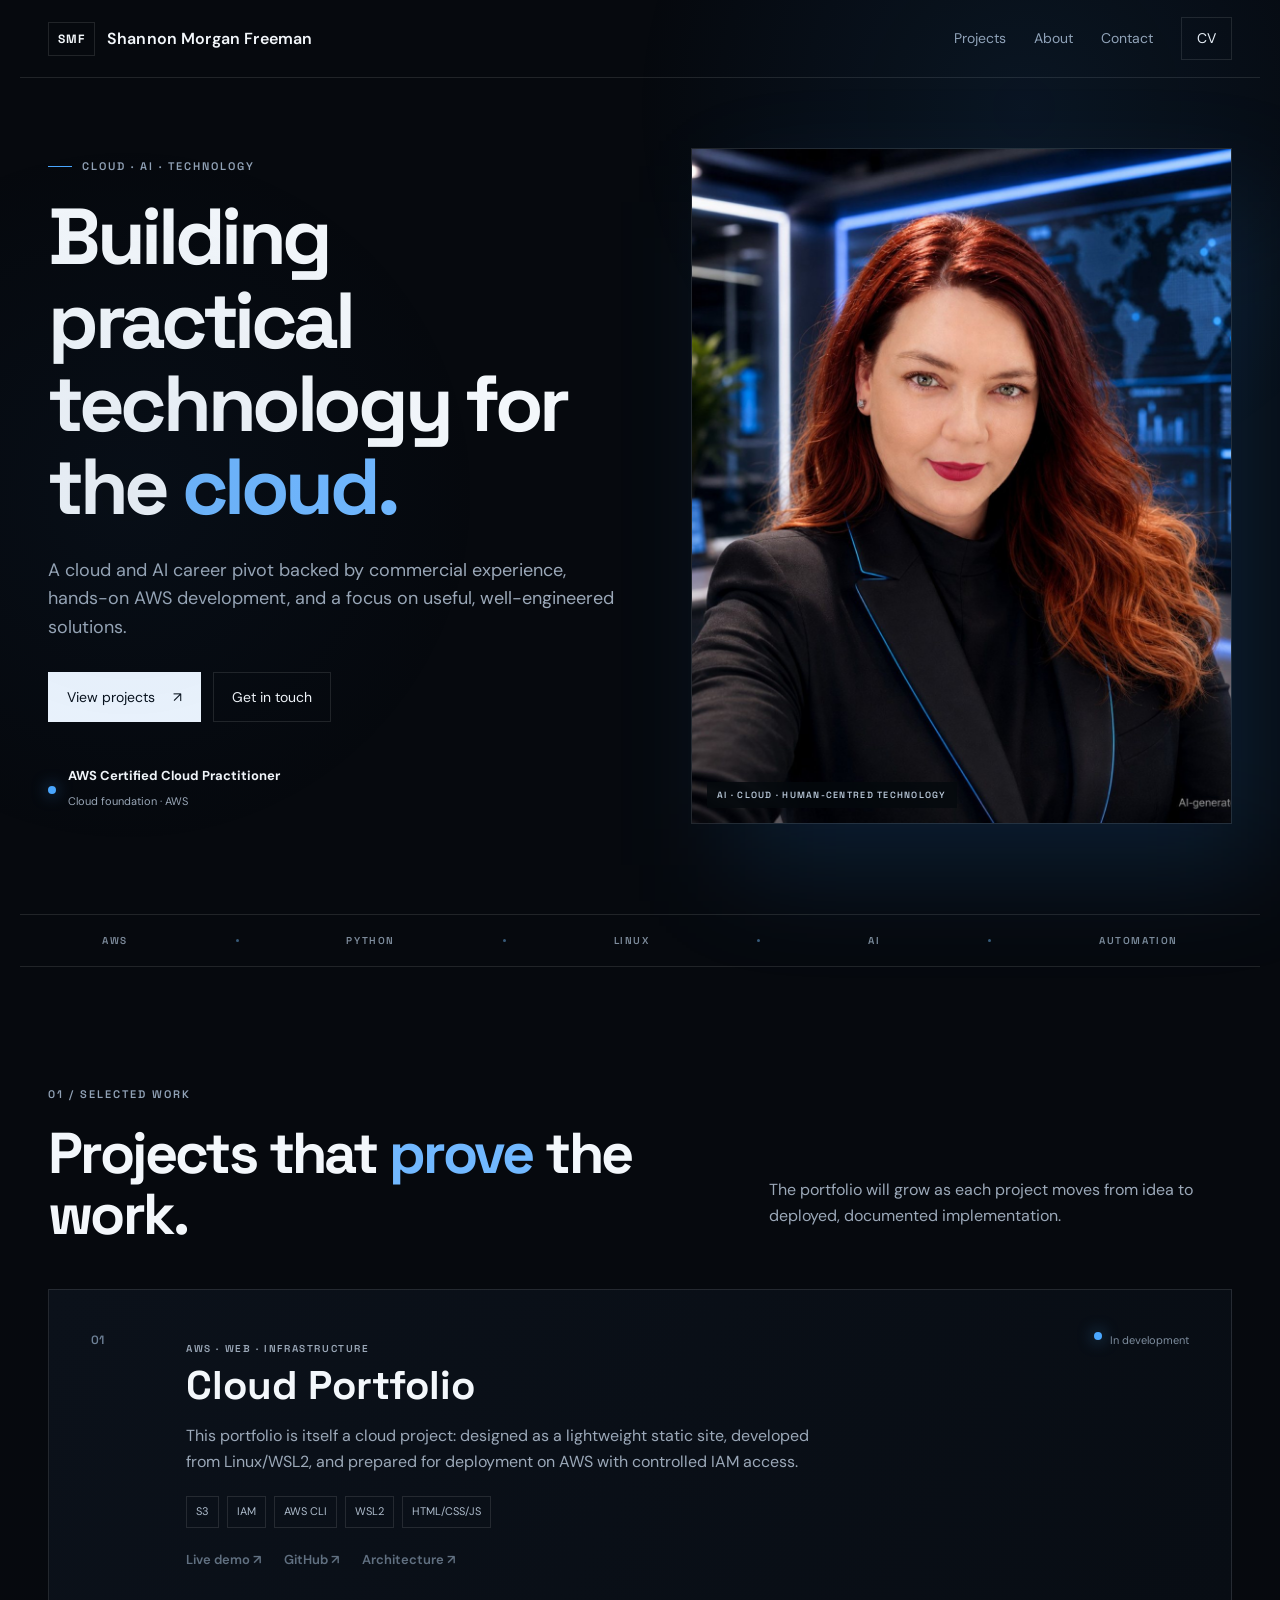
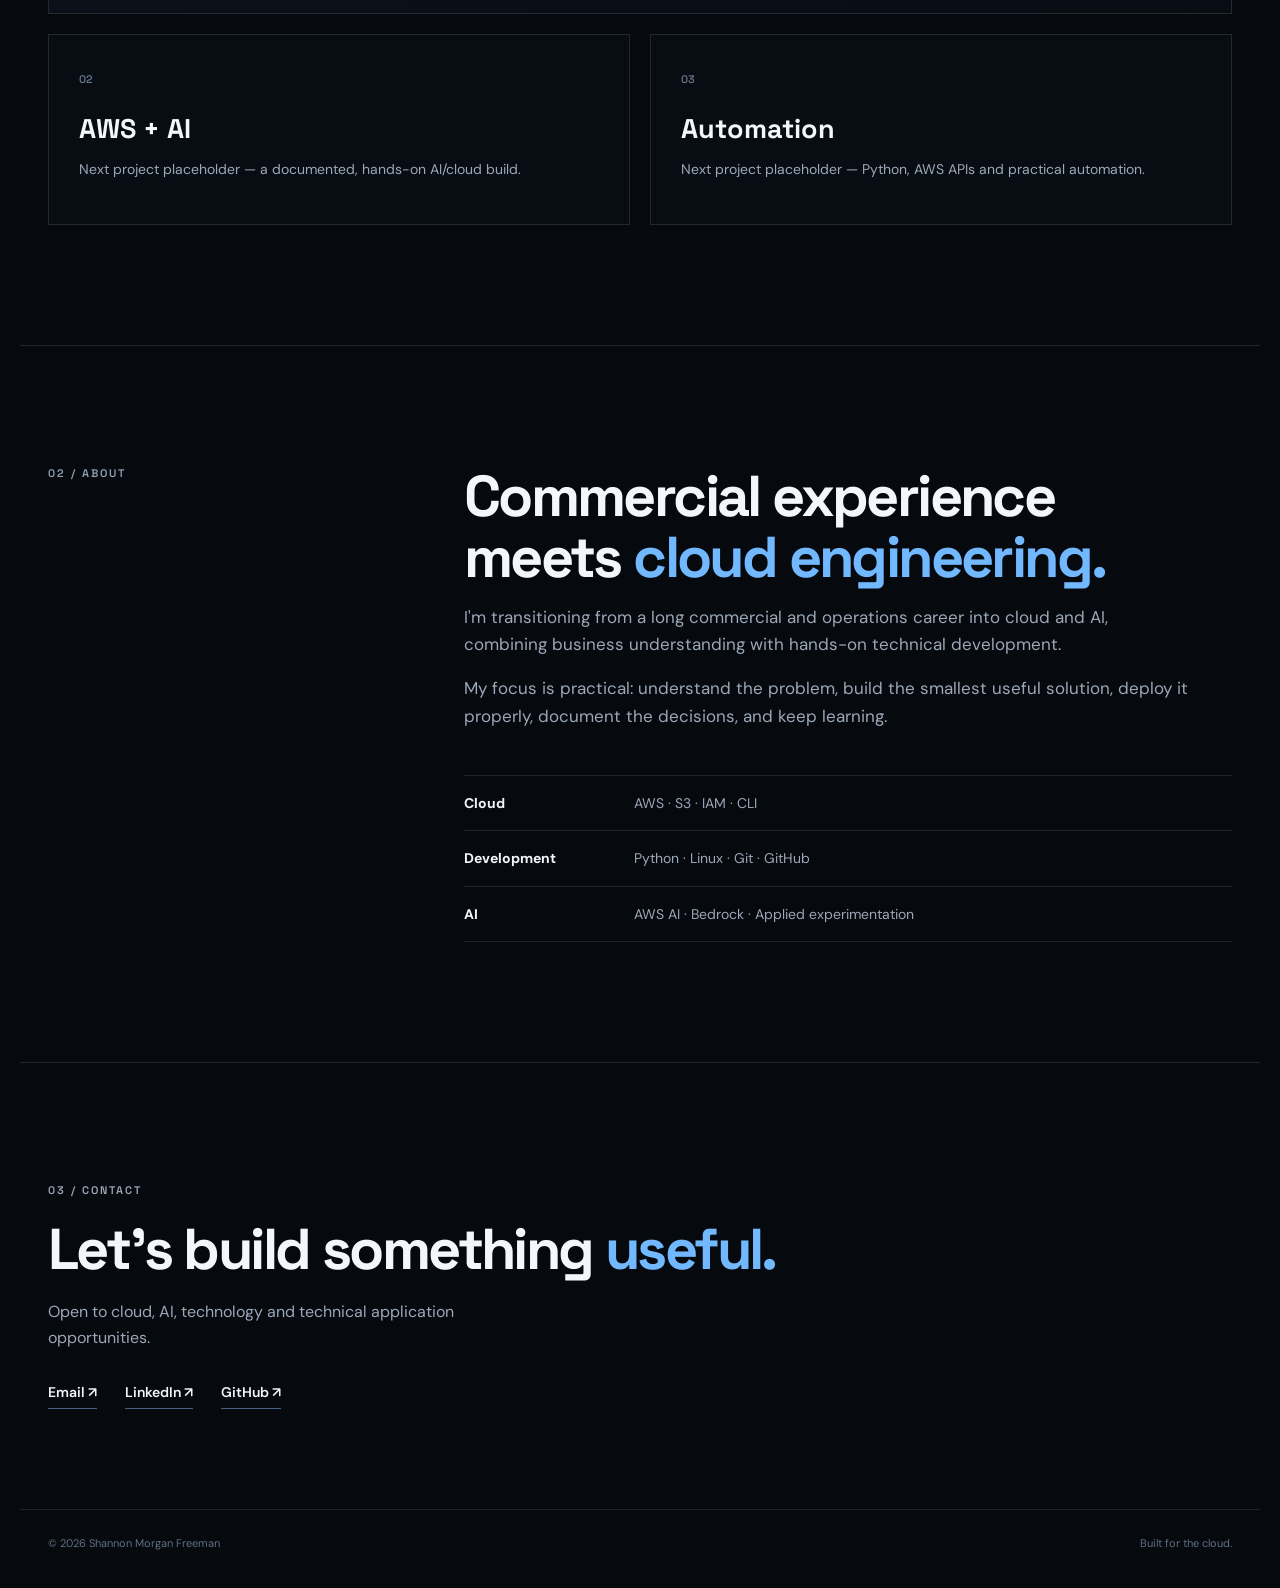
==== site/index.html @ fab9fa71 "Initial commit: AWS cloud portfolio project" ====
<!doctype html>
<html lang="en">
<head>
  <meta charset="utf-8">
  <meta name="viewport" content="width=device-width, initial-scale=1">
  <meta name="description" content="Shannon Morgan Freeman — cloud, AI and technology portfolio.">
  <title>Shannon Morgan Freeman | Cloud & AI</title>
  <link rel="preload" as="image" href="assets/shannon-ai-portrait.jpg">
  <link rel="stylesheet" href="styles.css">
</head>
<body>
  <header class="site-header">
    <a class="brand" href="#top" aria-label="Shannon Morgan Freeman home">
      <span class="brand-mark">SMF</span>
      <span>Shannon Morgan Freeman</span>
    </a>
    <nav aria-label="Primary navigation">
      <a href="#projects">Projects</a>
      <a href="#about">About</a>
      <a href="#contact">Contact</a>
      <a class="nav-cta" href="Shannon-Morgan-Freeman-CV.pdf">CV</a>
    </nav>
  </header>

  <main id="top">
    <section class="hero">
      <div class="hero-copy">
        <p class="eyebrow"><span></span> CLOUD · AI · TECHNOLOGY</p>
        <h1>Building practical technology for the <em>cloud.</em></h1>
        <p class="hero-lede">
          A cloud and AI career pivot backed by commercial experience,
          hands-on AWS development, and a focus on useful, well-engineered solutions.
        </p>
        <div class="hero-actions">
          <a class="button primary" href="#projects">View projects <span>↗</span></a>
          <a class="button secondary" href="#contact">Get in touch</a>
        </div>
        <div class="credential">
          <span class="credential-dot"></span>
          <div>
            <strong>AWS Certified Cloud Practitioner</strong>
            <small>Cloud foundation · AWS</small>
          </div>
        </div>
      </div>

      <div class="hero-image-wrap">
        <div class="image-glow"></div>
        <img class="hero-image" src="assets/shannon-ai-portrait.jpg"
             alt="Professional portrait of Shannon Morgan Freeman in a modern technology environment">
        <div class="image-caption">AI · CLOUD · HUMAN-CENTRED TECHNOLOGY</div>
      </div>
    </section>

    <section class="signal-bar" aria-label="Technology focus">
      <span>AWS</span><i></i><span>PYTHON</span><i></i><span>LINUX</span><i></i>
      <span>AI</span><i></i><span>AUTOMATION</span>
    </section>

    <section class="section projects" id="projects">
      <div class="section-heading">
        <div>
          <p class="eyebrow">01 / SELECTED WORK</p>
          <h2>Projects that <em>prove</em> the work.</h2>
        </div>
        <p class="section-intro">The portfolio will grow as each project moves from idea to deployed, documented implementation.</p>
      </div>

      <article class="project-card featured">
        <div class="project-number">01</div>
        <div class="project-body">
          <p class="project-kicker">AWS · WEB · INFRASTRUCTURE</p>
          <h3>Cloud Portfolio</h3>
          <p>
            This portfolio is itself a cloud project: designed as a lightweight static site,
            developed from Linux/WSL2, and prepared for deployment on AWS with controlled IAM access.
          </p>
          <div class="tags">
            <span>S3</span><span>IAM</span><span>AWS CLI</span><span>WSL2</span><span>HTML/CSS/JS</span>
          </div>
          <div class="project-links">
            <a href="#" aria-disabled="true">Live demo <span>↗</span></a>
            <a href="#" aria-disabled="true">GitHub <span>↗</span></a>
            <a href="#" aria-disabled="true">Architecture <span>↗</span></a>
          </div>
        </div>
        <div class="project-status">
          <span class="status-dot"></span>
          In development
        </div>
      </article>

      <div class="future-grid">
        <article class="ghost-card">
          <span>02</span>
          <h3>AWS + AI</h3>
          <p>Next project placeholder — a documented, hands-on AI/cloud build.</p>
        </article>
        <article class="ghost-card">
          <span>03</span>
          <h3>Automation</h3>
          <p>Next project placeholder — Python, AWS APIs and practical automation.</p>
        </article>
      </div>
    </section>

    <section class="section about" id="about">
      <div class="about-label">
        <p class="eyebrow">02 / ABOUT</p>
      </div>
      <div class="about-copy">
        <h2>Commercial experience meets <em>cloud engineering.</em></h2>
        <p>
          I'm transitioning from a long commercial and operations career into cloud and AI,
          combining business understanding with hands-on technical development.
        </p>
        <p>
          My focus is practical: understand the problem, build the smallest useful solution,
          deploy it properly, document the decisions, and keep learning.
        </p>
        <div class="skills">
          <div><strong>Cloud</strong><span>AWS · S3 · IAM · CLI</span></div>
          <div><strong>Development</strong><span>Python · Linux · Git · GitHub</span></div>
          <div><strong>AI</strong><span>AWS AI · Bedrock · Applied experimentation</span></div>
        </div>
      </div>
    </section>

    <section class="section contact" id="contact">
      <p class="eyebrow">03 / CONTACT</p>
      <h2>Let's build something <em>useful.</em></h2>
      <p>Open to cloud, AI, technology and technical application opportunities.</p>
      <div class="contact-links">
        <a href="mailto:YOUR_EMAIL@example.com">Email <span>↗</span></a>
        <a href="https://www.linkedin.com/in/shannon-morgan-freeman-165536136/" target="_blank" rel="noreferrer">LinkedIn <span>↗</span></a>
        <a href="https://github.com/YOUR-GITHUB" target="_blank" rel="noreferrer">GitHub <span>↗</span></a>
      </div>
    </section>
  </main>

  <footer>
    <span>© 2026 Shannon Morgan Freeman</span>
    <span>Built for the cloud.</span>
  </footer>
  <script src="script.js"></script>
</body>
</html>
---- site/styles.css ----
@import url('https://fonts.googleapis.com/css2?family=DM+Sans:wght@400;500;600;700&family=Space+Grotesk:wght@400;500;600;700&display=swap');

:root{
  --bg:#06090e; --panel:#0b1018; --text:#f3f7fb; --muted:#9ba8b8;
  --line:rgba(255,255,255,.11); --accent:#4aa7ff; --max:1240px;
}
*{box-sizing:border-box}
html{scroll-behavior:smooth}
body{margin:0;background:var(--bg);color:var(--text);font-family:"DM Sans",sans-serif;line-height:1.6}
body:before{content:"";position:fixed;inset:0;pointer-events:none;background:radial-gradient(circle at 80% 12%,rgba(39,113,189,.12),transparent 30%),radial-gradient(circle at 10% 55%,rgba(34,80,130,.08),transparent 28%)}
a{color:inherit;text-decoration:none}
.site-header{height:78px;max-width:var(--max);margin:auto;padding:0 28px;display:flex;align-items:center;justify-content:space-between;border-bottom:1px solid var(--line)}
.brand{display:flex;align-items:center;gap:12px;font-weight:600;letter-spacing:.01em}
.brand-mark{font:700 12px "Space Grotesk";letter-spacing:.08em;border:1px solid var(--line);padding:8px 9px}
nav{display:flex;align-items:center;gap:28px;font-size:14px;color:var(--muted)}
nav a:hover{color:var(--text)}
.nav-cta{padding:9px 15px;border:1px solid var(--line);color:var(--text)}
.hero{max-width:var(--max);min-height:calc(100vh - 78px);margin:auto;padding:70px 28px 90px;display:grid;grid-template-columns:1fr .92fr;gap:55px;align-items:center}
.eyebrow{font:600 11px "Space Grotesk";letter-spacing:.18em;color:#91a2b6;margin:0 0 22px;display:flex;align-items:center;gap:10px}
.eyebrow span{width:24px;height:1px;background:var(--accent)}
h1,h2,h3{font-family:"Space Grotesk",sans-serif;line-height:1.05;margin:0}
h1{font-size:clamp(48px,6.2vw,82px);letter-spacing:-.055em;max-width:700px}
h1 em,h2 em{font-style:normal;color:#71b8ff}
.hero-lede{font-size:18px;color:var(--muted);max-width:580px;margin:27px 0 30px}
.hero-actions{display:flex;gap:12px;flex-wrap:wrap}
.button{display:inline-flex;gap:18px;align-items:center;padding:13px 18px;border:1px solid var(--line);font-size:14px}
.button.primary{background:#eef6ff;color:#07101b;border-color:#eef6ff}
.button.secondary:hover,.button.primary:hover{transform:translateY(-1px)}
.credential{margin-top:44px;display:flex;gap:12px;align-items:center}
.credential-dot,.status-dot{width:8px;height:8px;border-radius:50%;background:var(--accent);box-shadow:0 0 16px rgba(74,167,255,.65)}
.credential strong{display:block;font-size:13px}.credential small{color:var(--muted);font-size:11px}
.hero-image-wrap{position:relative;max-width:570px;justify-self:end}
.image-glow{position:absolute;inset:8% -5% -6% 8%;background:rgba(38,127,214,.18);filter:blur(55px)}
.hero-image{position:relative;display:block;width:100%;aspect-ratio:4/5;object-fit:cover;object-position:center;border:1px solid var(--line)}
.image-caption{position:absolute;bottom:16px;left:16px;padding:7px 10px;background:rgba(5,9,14,.78);backdrop-filter:blur(8px);font:600 9px "Space Grotesk";letter-spacing:.14em;color:#b8c7d8}
.signal-bar{max-width:var(--max);margin:auto;padding:19px 28px;border-top:1px solid var(--line);border-bottom:1px solid var(--line);display:flex;align-items:center;justify-content:space-around;color:#7d8b9b;font:600 10px "Space Grotesk";letter-spacing:.16em}
.signal-bar i{width:3px;height:3px;border-radius:50%;background:#385a78}
.section{max-width:var(--max);margin:auto;padding:120px 28px}
.section-heading{display:grid;grid-template-columns:1fr .7fr;gap:60px;align-items:end;margin-bottom:45px}
h2{font-size:clamp(36px,4.5vw,62px);letter-spacing:-.045em}
.section-intro,.contact>p{color:var(--muted);max-width:470px}
.project-card{position:relative;border:1px solid var(--line);background:linear-gradient(120deg,#0b111a,#080d14);padding:42px;display:grid;grid-template-columns:70px 1fr auto;gap:25px}
.project-number{font:600 12px "Space Grotesk";color:#6e8197}
.project-kicker{font:600 10px "Space Grotesk";letter-spacing:.16em;color:#7e96ad}
.project-body h3{font-size:40px;margin:9px 0 15px}
.project-body>p{color:var(--muted);max-width:650px}
.tags{display:flex;gap:8px;flex-wrap:wrap;margin:22px 0}
.tags span{font-size:11px;padding:6px 9px;border:1px solid var(--line);color:#aebccc}
.project-links{display:flex;gap:23px;font-size:13px;font-weight:600}
.project-links a[aria-disabled=true]{color:#617081;cursor:default}
.project-status{font-size:11px;color:#7e8d9e;display:flex;gap:8px;align-items:flex-start;white-space:nowrap}
.future-grid{display:grid;grid-template-columns:1fr 1fr;gap:20px;margin-top:20px}
.ghost-card{border:1px solid var(--line);padding:30px;min-height:190px;background:#080d14}
.ghost-card>span{font:600 11px "Space Grotesk";color:#637387}.ghost-card h3{font-size:27px;margin:25px 0 8px}.ghost-card p{color:var(--muted);font-size:14px}
.about{display:grid;grid-template-columns:.45fr 1fr;gap:70px;border-top:1px solid var(--line)}
.about-copy h2{max-width:760px}.about-copy>p{color:var(--muted);font-size:17px;max-width:730px}
.skills{margin-top:45px;border-top:1px solid var(--line)}
.skills div{display:grid;grid-template-columns:170px 1fr;padding:16px 0;border-bottom:1px solid var(--line);font-size:14px}
.skills span{color:var(--muted)}
.contact{border-top:1px solid var(--line);padding-bottom:100px}.contact h2{margin-bottom:20px}.contact-links{display:flex;gap:28px;margin-top:30px;font-weight:600;font-size:14px}
.contact-links a{border-bottom:1px solid #44627f;padding-bottom:5px}
footer{max-width:var(--max);margin:auto;padding:25px 28px 35px;border-top:1px solid var(--line);display:flex;justify-content:space-between;color:#617082;font-size:11px}
@media(max-width:850px){
  .site-header{height:auto;padding-top:17px;padding-bottom:17px}.site-header nav{gap:13px}.brand>span:last-child{display:none}
  .hero{grid-template-columns:1fr;padding-top:55px}.hero-image-wrap{justify-self:stretch;max-width:none;order:-1}.hero-image{aspect-ratio:16/10;object-position:center 25%}
  .section-heading,.about{grid-template-columns:1fr;gap:25px}.project-card{grid-template-columns:45px 1fr}.project-status{grid-column:2}.project-body h3{font-size:34px}
}
@media(max-width:560px){
  nav a:not(.nav-cta){display:none}.hero{padding-left:20px;padding-right:20px}h1{font-size:48px}.section{padding:80px 20px}.signal-bar{padding:16px 12px;font-size:8px}.signal-bar span:nth-of-type(4),.signal-bar i:nth-of-type(4){display:none}
  .project-card{padding:25px;grid-template-columns:1fr}.project-number,.project-status{grid-column:auto}.project-body h3{font-size:30px}.future-grid{grid-template-columns:1fr}.skills div{grid-template-columns:1fr;gap:5px}
  footer{padding-left:20px;padding-right:20px}
}
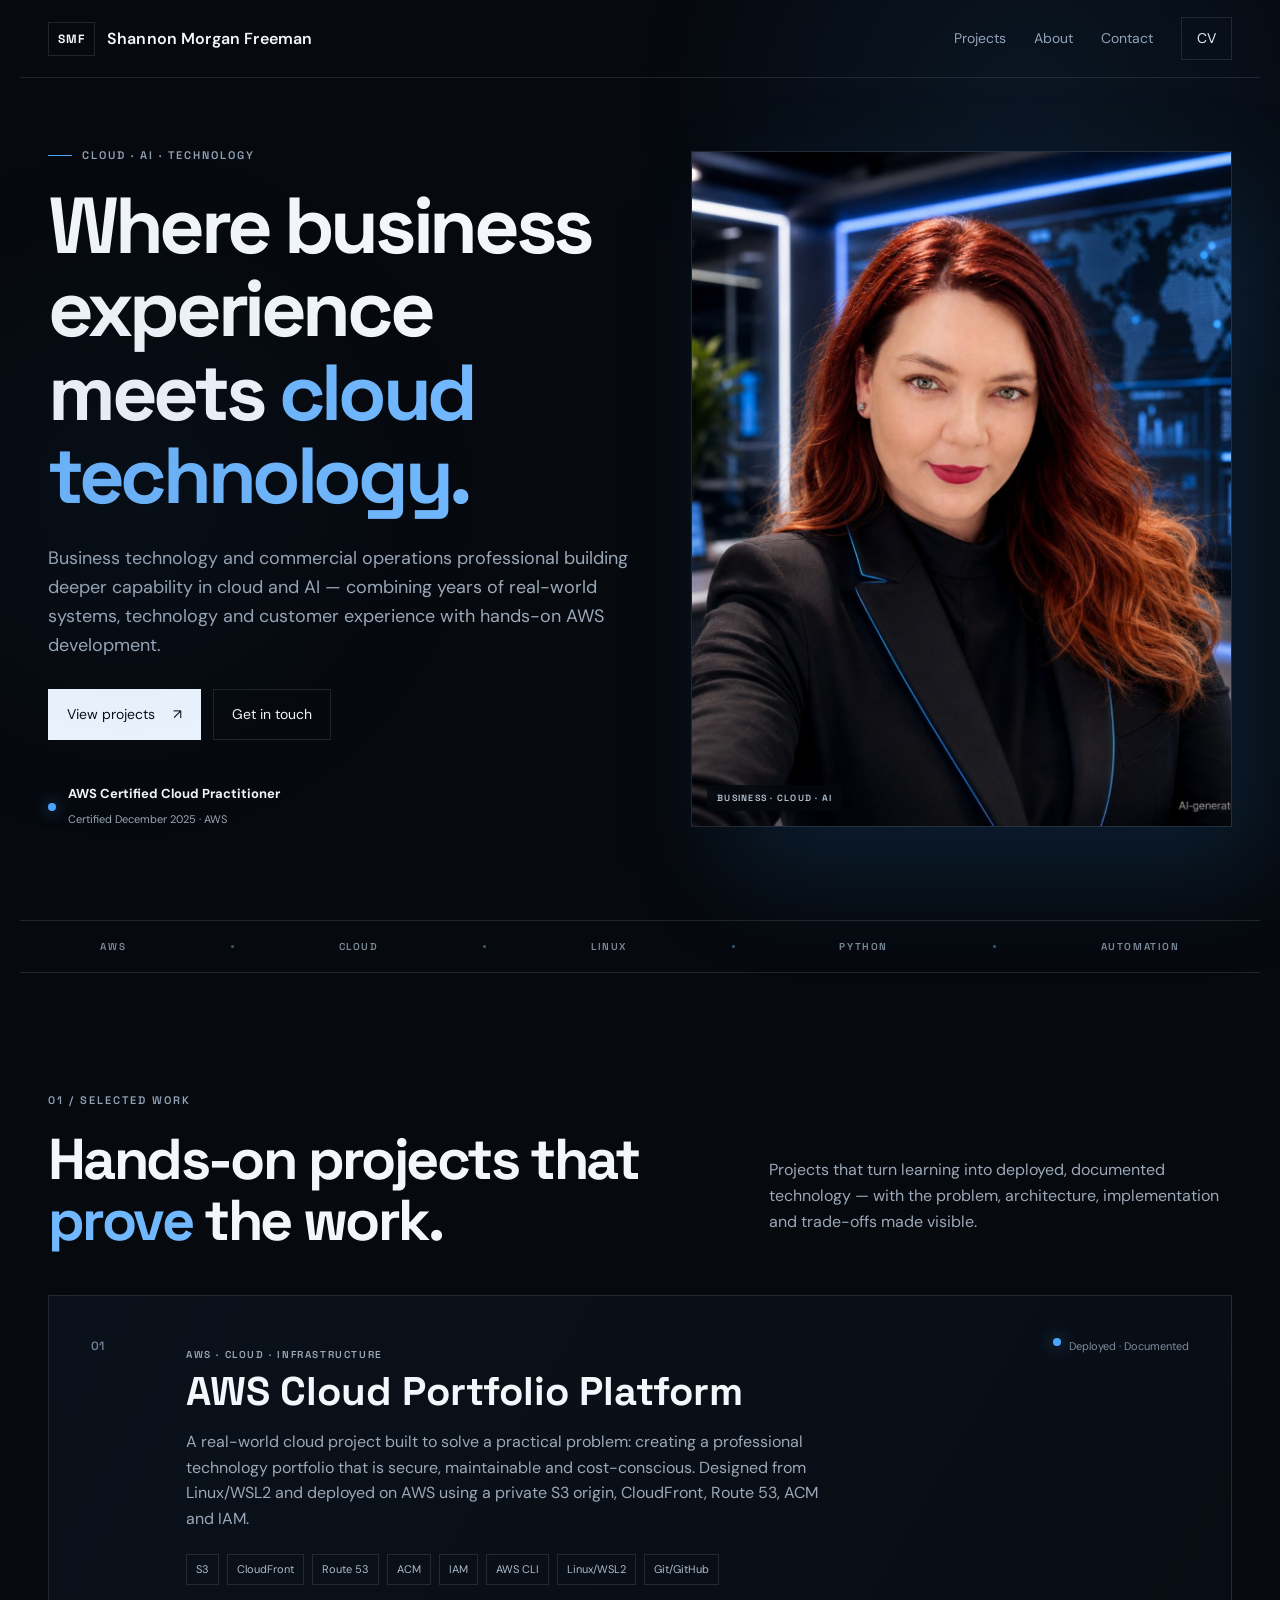
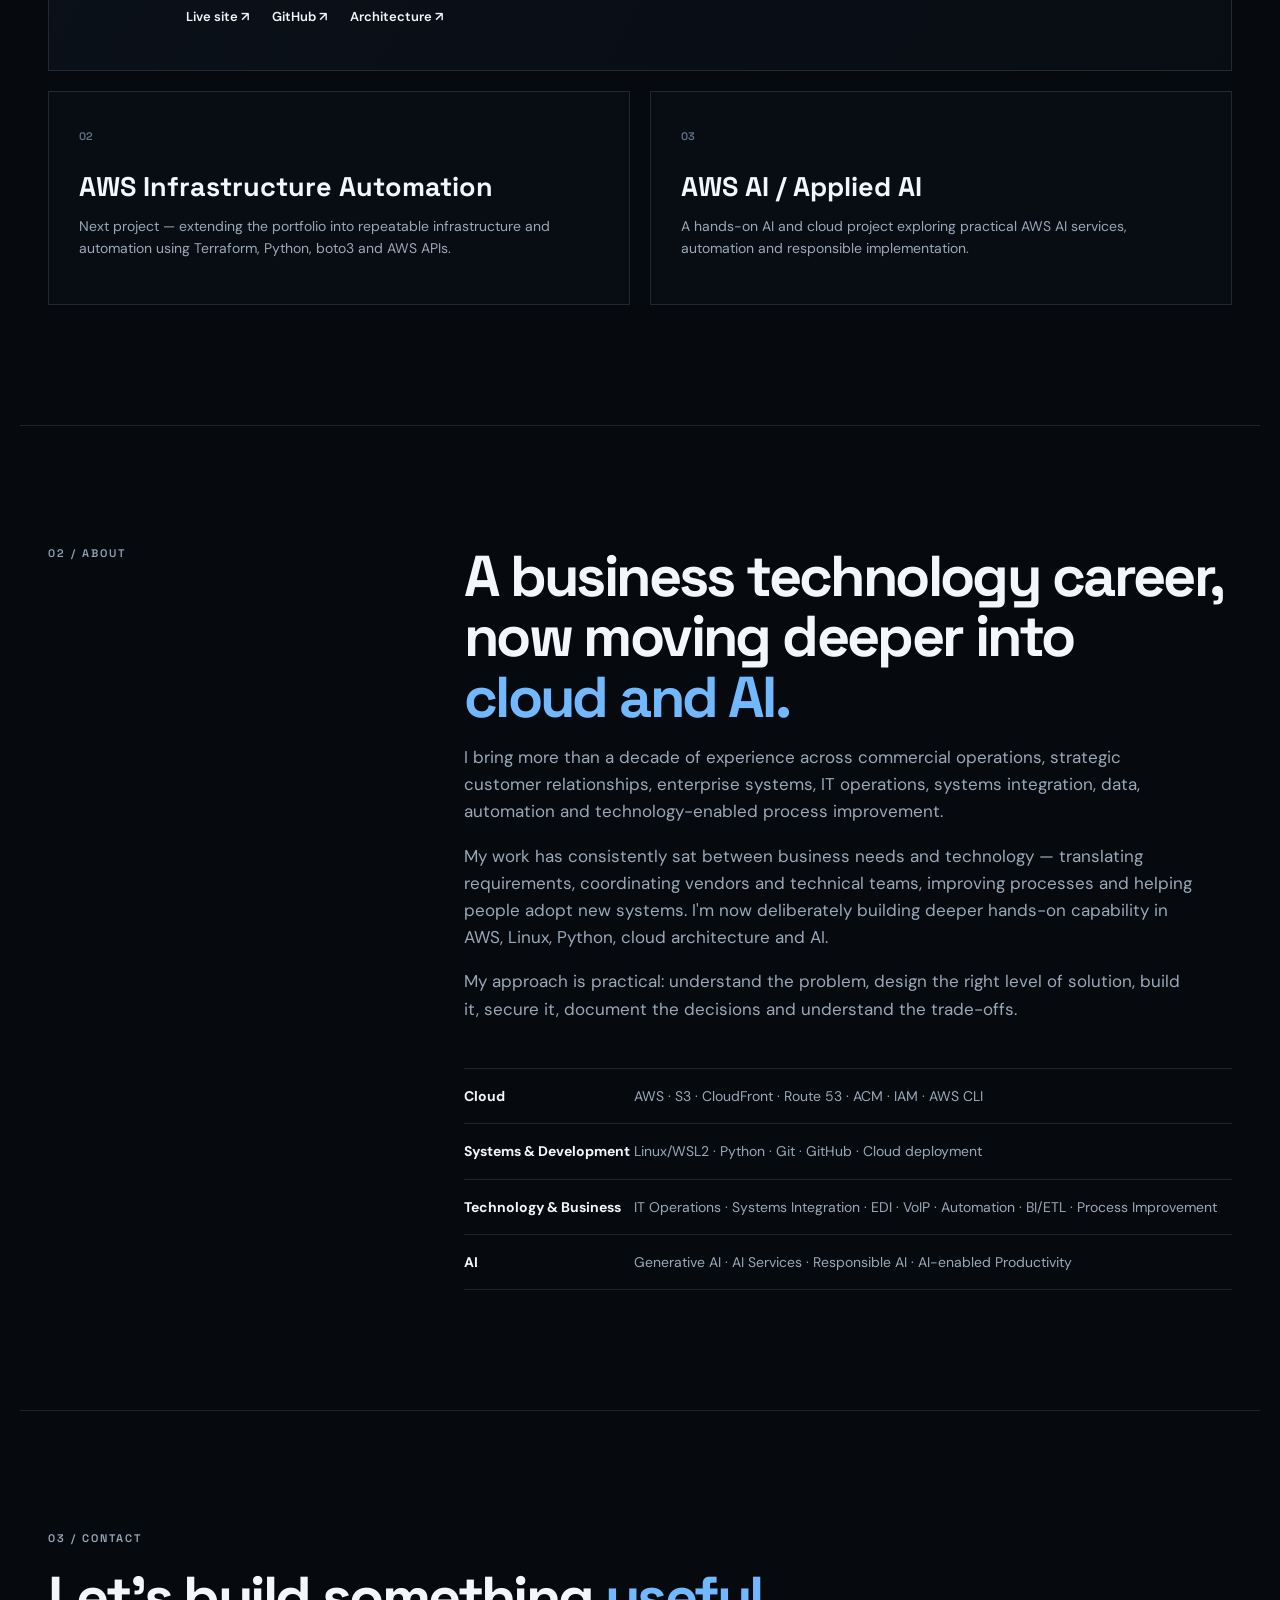
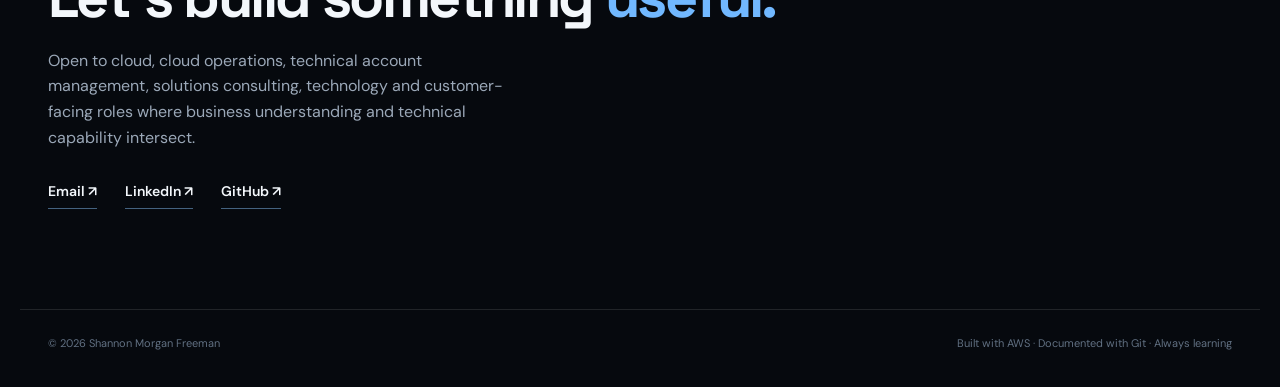
==== commit b3e3cc2b: "Update portfolio site and add CV" ====
--- a/site/index.html
+++ b/site/index.html
@@ -3,145 +3,420 @@
 <head>
   <meta charset="utf-8">
   <meta name="viewport" content="width=device-width, initial-scale=1">
-  <meta name="description" content="Shannon Morgan Freeman — cloud, AI and technology portfolio.">
-  <title>Shannon Morgan Freeman | Cloud & AI</title>
+
+  <meta
+    name="description"
+    content="Shannon Morgan Freeman — business technology and commercial operations professional building hands-on capability in AWS, cloud and AI."
+  >
+
+  <title>Shannon Morgan Freeman | Cloud, AI & Business Technology</title>
+
   <link rel="preload" as="image" href="assets/shannon-ai-portrait.jpg">
   <link rel="stylesheet" href="styles.css">
 </head>
+
 <body>
+
   <header class="site-header">
+
     <a class="brand" href="#top" aria-label="Shannon Morgan Freeman home">
       <span class="brand-mark">SMF</span>
       <span>Shannon Morgan Freeman</span>
     </a>
+
     <nav aria-label="Primary navigation">
       <a href="#projects">Projects</a>
       <a href="#about">About</a>
       <a href="#contact">Contact</a>
-      <a class="nav-cta" href="Shannon-Morgan-Freeman-CV.pdf">CV</a>
+
+      <a
+        class="nav-cta"
+        href="assets/Shannon-Morgan-Freeman-CV.pdf"
+        target="_blank"
+        rel="noopener noreferrer"
+      >
+        CV
+      </a>
     </nav>
+
   </header>
 
+
   <main id="top">
+
+    <!-- HERO -->
+
     <section class="hero">
+
       <div class="hero-copy">
-        <p class="eyebrow"><span></span> CLOUD · AI · TECHNOLOGY</p>
-        <h1>Building practical technology for the <em>cloud.</em></h1>
+
+        <p class="eyebrow">
+          <span></span>
+          CLOUD · AI · TECHNOLOGY
+        </p>
+
+        <h1>
+          Where business experience meets <em>cloud technology.</em>
+        </h1>
+
         <p class="hero-lede">
-          A cloud and AI career pivot backed by commercial experience,
-          hands-on AWS development, and a focus on useful, well-engineered solutions.
-        </p>
+          Business technology and commercial operations professional building
+          deeper capability in cloud and AI — combining years of real-world
+          systems, technology and customer experience with hands-on AWS development.
+        </p>
+
         <div class="hero-actions">
-          <a class="button primary" href="#projects">View projects <span>↗</span></a>
-          <a class="button secondary" href="#contact">Get in touch</a>
-        </div>
+
+          <a class="button primary" href="#projects">
+            View projects <span>↗</span>
+          </a>
+
+          <a class="button secondary" href="#contact">
+            Get in touch
+          </a>
+
+        </div>
+
         <div class="credential">
+
           <span class="credential-dot"></span>
+
           <div>
             <strong>AWS Certified Cloud Practitioner</strong>
-            <small>Cloud foundation · AWS</small>
-          </div>
-        </div>
-      </div>
+            <small>Certified December 2025 · AWS</small>
+          </div>
+
+        </div>
+
+      </div>
+
 
       <div class="hero-image-wrap">
+
         <div class="image-glow"></div>
-        <img class="hero-image" src="assets/shannon-ai-portrait.jpg"
-             alt="Professional portrait of Shannon Morgan Freeman in a modern technology environment">
-        <div class="image-caption">AI · CLOUD · HUMAN-CENTRED TECHNOLOGY</div>
-      </div>
+
+        <img
+          class="hero-image"
+          src="assets/shannon-ai-portrait.jpg"
+          alt="Professional portrait of Shannon Morgan Freeman in a modern technology environment"
+        >
+
+        <div class="image-caption">
+          BUSINESS · CLOUD · AI
+        </div>
+
+      </div>
+
     </section>
 
+
+    <!-- TECHNOLOGY SIGNAL -->
+
     <section class="signal-bar" aria-label="Technology focus">
-      <span>AWS</span><i></i><span>PYTHON</span><i></i><span>LINUX</span><i></i>
-      <span>AI</span><i></i><span>AUTOMATION</span>
+
+      <span>AWS</span>
+      <i></i>
+
+      <span>CLOUD</span>
+      <i></i>
+
+      <span>LINUX</span>
+      <i></i>
+
+      <span>PYTHON</span>
+      <i></i>
+
+      <span>AUTOMATION</span>
+
     </section>
 
+
+    <!-- PROJECTS -->
+
     <section class="section projects" id="projects">
+
       <div class="section-heading">
+
         <div>
-          <p class="eyebrow">01 / SELECTED WORK</p>
-          <h2>Projects that <em>prove</em> the work.</h2>
-        </div>
-        <p class="section-intro">The portfolio will grow as each project moves from idea to deployed, documented implementation.</p>
-      </div>
+
+          <p class="eyebrow">
+            01 / SELECTED WORK
+          </p>
+
+          <h2>
+            Hands-on projects that <em>prove</em> the work.
+          </h2>
+
+        </div>
+
+        <p class="section-intro">
+          Projects that turn learning into deployed, documented technology —
+          with the problem, architecture, implementation and trade-offs made visible.
+        </p>
+
+      </div>
+
+
+      <!-- PROJECT 1 -->
 
       <article class="project-card featured">
-        <div class="project-number">01</div>
+
+        <div class="project-number">
+          01
+        </div>
+
+
         <div class="project-body">
-          <p class="project-kicker">AWS · WEB · INFRASTRUCTURE</p>
-          <h3>Cloud Portfolio</h3>
+
+          <p class="project-kicker">
+            AWS · CLOUD · INFRASTRUCTURE
+          </p>
+
+          <h3>
+            AWS Cloud Portfolio Platform
+          </h3>
+
           <p>
-            This portfolio is itself a cloud project: designed as a lightweight static site,
-            developed from Linux/WSL2, and prepared for deployment on AWS with controlled IAM access.
+            A real-world cloud project built to solve a practical problem:
+            creating a professional technology portfolio that is secure,
+            maintainable and cost-conscious.
+            Designed from Linux/WSL2 and deployed on AWS using a private S3
+            origin, CloudFront, Route 53, ACM and IAM.
           </p>
+
+
           <div class="tags">
-            <span>S3</span><span>IAM</span><span>AWS CLI</span><span>WSL2</span><span>HTML/CSS/JS</span>
-          </div>
+
+            <span>S3</span>
+            <span>CloudFront</span>
+            <span>Route 53</span>
+            <span>ACM</span>
+            <span>IAM</span>
+            <span>AWS CLI</span>
+            <span>Linux/WSL2</span>
+            <span>Git/GitHub</span>
+
+          </div>
+
+
           <div class="project-links">
-            <a href="#" aria-disabled="true">Live demo <span>↗</span></a>
-            <a href="#" aria-disabled="true">GitHub <span>↗</span></a>
-            <a href="#" aria-disabled="true">Architecture <span>↗</span></a>
-          </div>
-        </div>
+
+            <a
+              href="https://www.shannonmorganfreeman.co.za"
+              target="_blank"
+              rel="noopener noreferrer"
+            >
+              Live site <span>↗</span>
+            </a>
+
+            <a
+              href="https://github.com/ShannonMorganFreeman/shannon-cloud-portfolio"
+              target="_blank"
+              rel="noopener noreferrer"
+            >
+              GitHub <span>↗</span>
+            </a>
+
+            <a
+              href="https://github.com/ShannonMorganFreeman/shannon-cloud-portfolio/blob/main/architecture/aws-architecture.md"
+              target="_blank"
+              rel="noopener noreferrer"
+            >
+              Architecture <span>↗</span>
+            </a>
+
+          </div>
+
+        </div>
+
+
         <div class="project-status">
+
           <span class="status-dot"></span>
-          In development
-        </div>
+          Deployed · Documented
+
+        </div>
+
       </article>
 
+
+      <!-- FUTURE PROJECTS -->
+
       <div class="future-grid">
+
         <article class="ghost-card">
+
           <span>02</span>
-          <h3>AWS + AI</h3>
-          <p>Next project placeholder — a documented, hands-on AI/cloud build.</p>
+
+          <h3>
+            AWS Infrastructure Automation
+          </h3>
+
+          <p>
+            Next project — extending the portfolio into repeatable
+            infrastructure and automation using Terraform, Python,
+            boto3 and AWS APIs.
+          </p>
+
         </article>
+
+
         <article class="ghost-card">
+
           <span>03</span>
-          <h3>Automation</h3>
-          <p>Next project placeholder — Python, AWS APIs and practical automation.</p>
+
+          <h3>
+            AWS AI / Applied AI
+          </h3>
+
+          <p>
+            A hands-on AI and cloud project exploring practical AWS AI
+            services, automation and responsible implementation.
+          </p>
+
         </article>
-      </div>
+
+      </div>
+
     </section>
 
+
+    <!-- ABOUT -->
+
     <section class="section about" id="about">
+
       <div class="about-label">
-        <p class="eyebrow">02 / ABOUT</p>
-      </div>
+
+        <p class="eyebrow">
+          02 / ABOUT
+        </p>
+
+      </div>
+
+
       <div class="about-copy">
-        <h2>Commercial experience meets <em>cloud engineering.</em></h2>
+
+        <h2>
+          A business technology career, now moving deeper into
+          <em>cloud and AI.</em>
+        </h2>
+
+
         <p>
-          I'm transitioning from a long commercial and operations career into cloud and AI,
-          combining business understanding with hands-on technical development.
-        </p>
+          I bring more than a decade of experience across commercial
+          operations, strategic customer relationships, enterprise systems,
+          IT operations, systems integration, data, automation and
+          technology-enabled process improvement.
+        </p>
+
+
         <p>
-          My focus is practical: understand the problem, build the smallest useful solution,
-          deploy it properly, document the decisions, and keep learning.
-        </p>
+          My work has consistently sat between business needs and technology —
+          translating requirements, coordinating vendors and technical teams,
+          improving processes and helping people adopt new systems.
+          I'm now deliberately building deeper hands-on capability in AWS,
+          Linux, Python, cloud architecture and AI.
+        </p>
+
+
+        <p>
+          My approach is practical: understand the problem, design the right
+          level of solution, build it, secure it, document the decisions and
+          understand the trade-offs.
+        </p>
+
+
         <div class="skills">
-          <div><strong>Cloud</strong><span>AWS · S3 · IAM · CLI</span></div>
-          <div><strong>Development</strong><span>Python · Linux · Git · GitHub</span></div>
-          <div><strong>AI</strong><span>AWS AI · Bedrock · Applied experimentation</span></div>
-        </div>
-      </div>
+
+          <div>
+            <strong>Cloud</strong>
+            <span>AWS · S3 · CloudFront · Route 53 · ACM · IAM · AWS CLI</span>
+          </div>
+
+          <div>
+            <strong>Systems & Development</strong>
+            <span>Linux/WSL2 · Python · Git · GitHub · Cloud deployment</span>
+          </div>
+
+          <div>
+            <strong>Technology & Business</strong>
+            <span>IT Operations · Systems Integration · EDI · VoIP · Automation · BI/ETL · Process Improvement</span>
+          </div>
+
+          <div>
+            <strong>AI</strong>
+            <span>Generative AI · AI Services · Responsible AI · AI-enabled Productivity</span>
+          </div>
+
+        </div>
+
+      </div>
+
     </section>
 
+
+    <!-- CONTACT -->
+
     <section class="section contact" id="contact">
-      <p class="eyebrow">03 / CONTACT</p>
-      <h2>Let's build something <em>useful.</em></h2>
-      <p>Open to cloud, AI, technology and technical application opportunities.</p>
+
+      <p class="eyebrow">
+        03 / CONTACT
+      </p>
+
+      <h2>
+        Let's build something <em>useful.</em>
+      </h2>
+
+      <p>
+        Open to cloud, cloud operations, technical account management,
+        solutions consulting, technology and customer-facing roles where
+        business understanding and technical capability intersect.
+      </p>
+
+
       <div class="contact-links">
-        <a href="mailto:YOUR_EMAIL@example.com">Email <span>↗</span></a>
-        <a href="https://www.linkedin.com/in/shannon-morgan-freeman-165536136/" target="_blank" rel="noreferrer">LinkedIn <span>↗</span></a>
-        <a href="https://github.com/YOUR-GITHUB" target="_blank" rel="noreferrer">GitHub <span>↗</span></a>
-      </div>
+
+        <a href="mailto:shannonmorganfreeman@gmail.com">
+          Email <span>↗</span>
+        </a>
+
+        <a
+          href="https://www.linkedin.com/in/shannon-morgan-freeman-165536136/"
+          target="_blank"
+          rel="noopener noreferrer"
+        >
+          LinkedIn <span>↗</span>
+        </a>
+
+        <a
+          href="https://github.com/ShannonMorganFreeman/shannon-cloud-portfolio"
+          target="_blank"
+          rel="noopener noreferrer"
+        >
+          GitHub <span>↗</span>
+        </a>
+
+      </div>
+
     </section>
+
   </main>
 
+
   <footer>
-    <span>© 2026 Shannon Morgan Freeman</span>
-    <span>Built for the cloud.</span>
+
+    <span>
+      © 2026 Shannon Morgan Freeman
+    </span>
+
+    <span>
+      Built with AWS · Documented with Git · Always learning
+    </span>
+
   </footer>
+
+
   <script src="script.js"></script>
+
 </body>
 </html>
